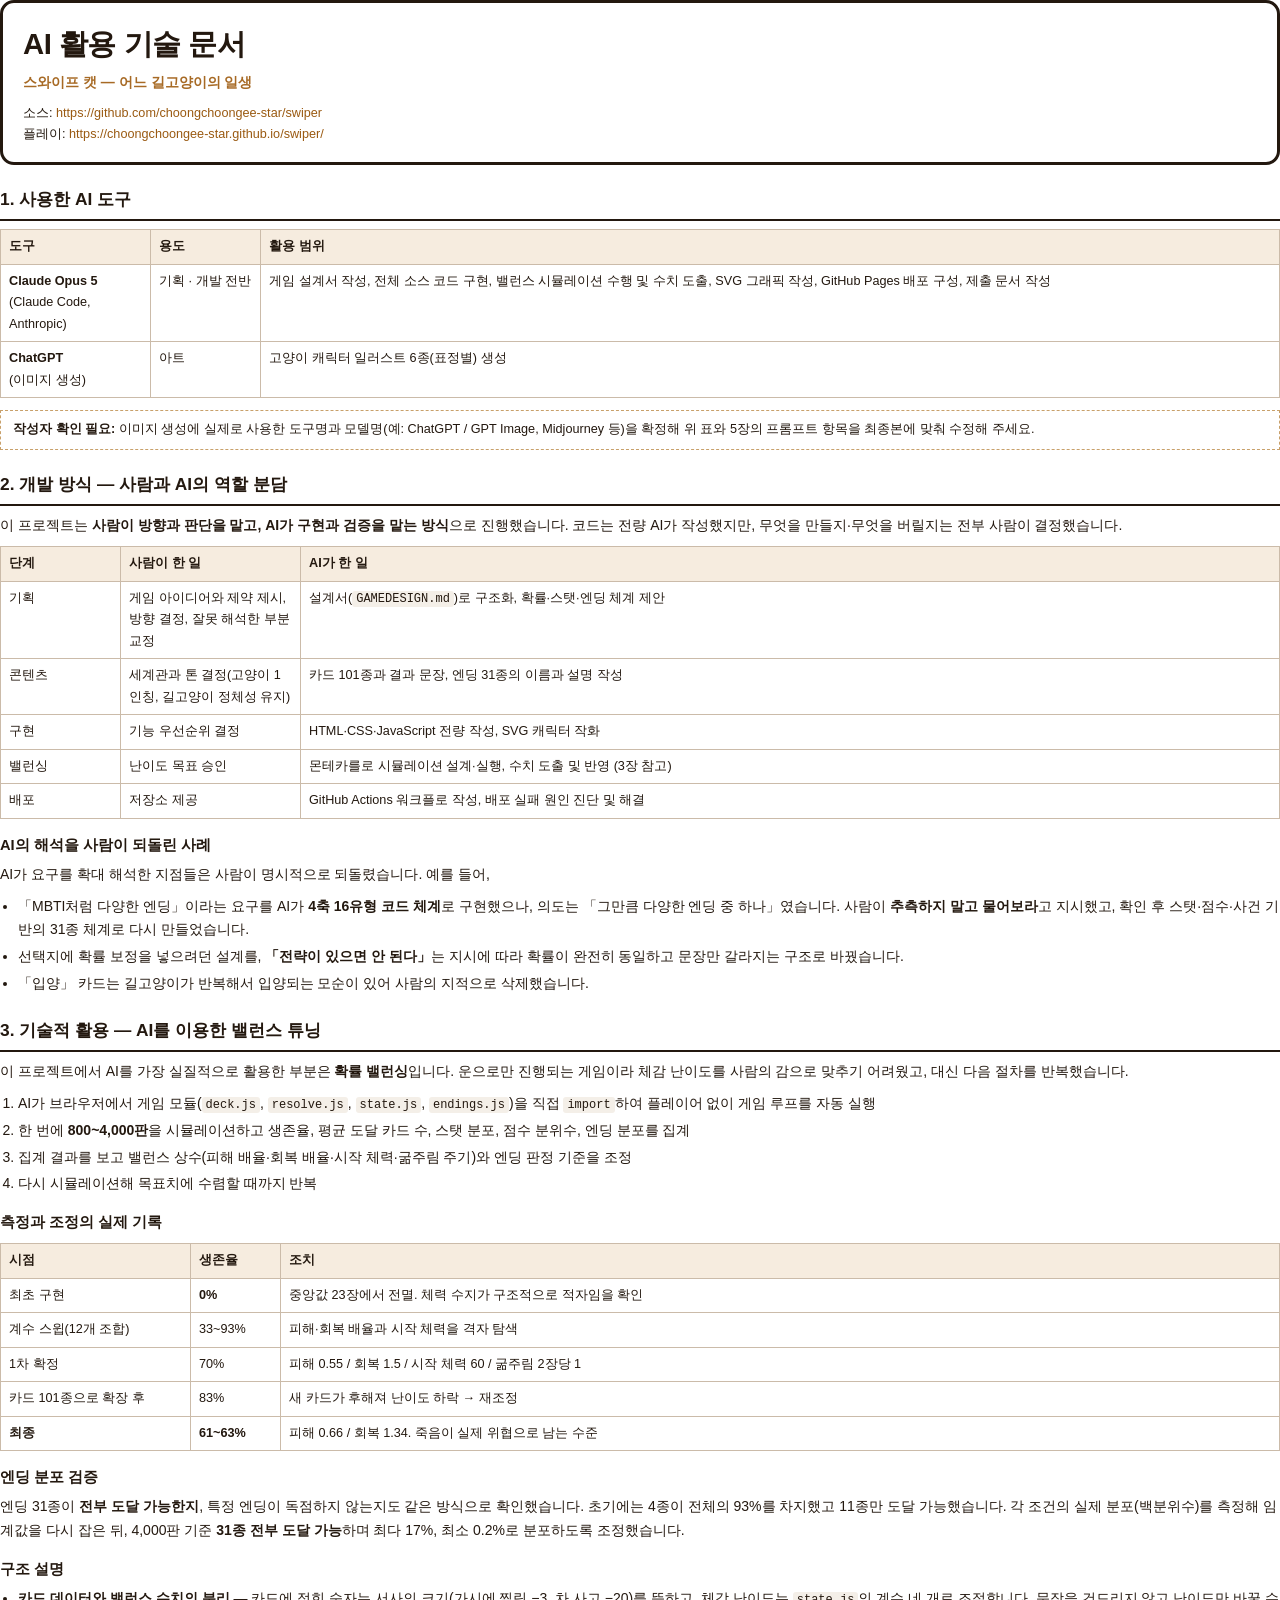
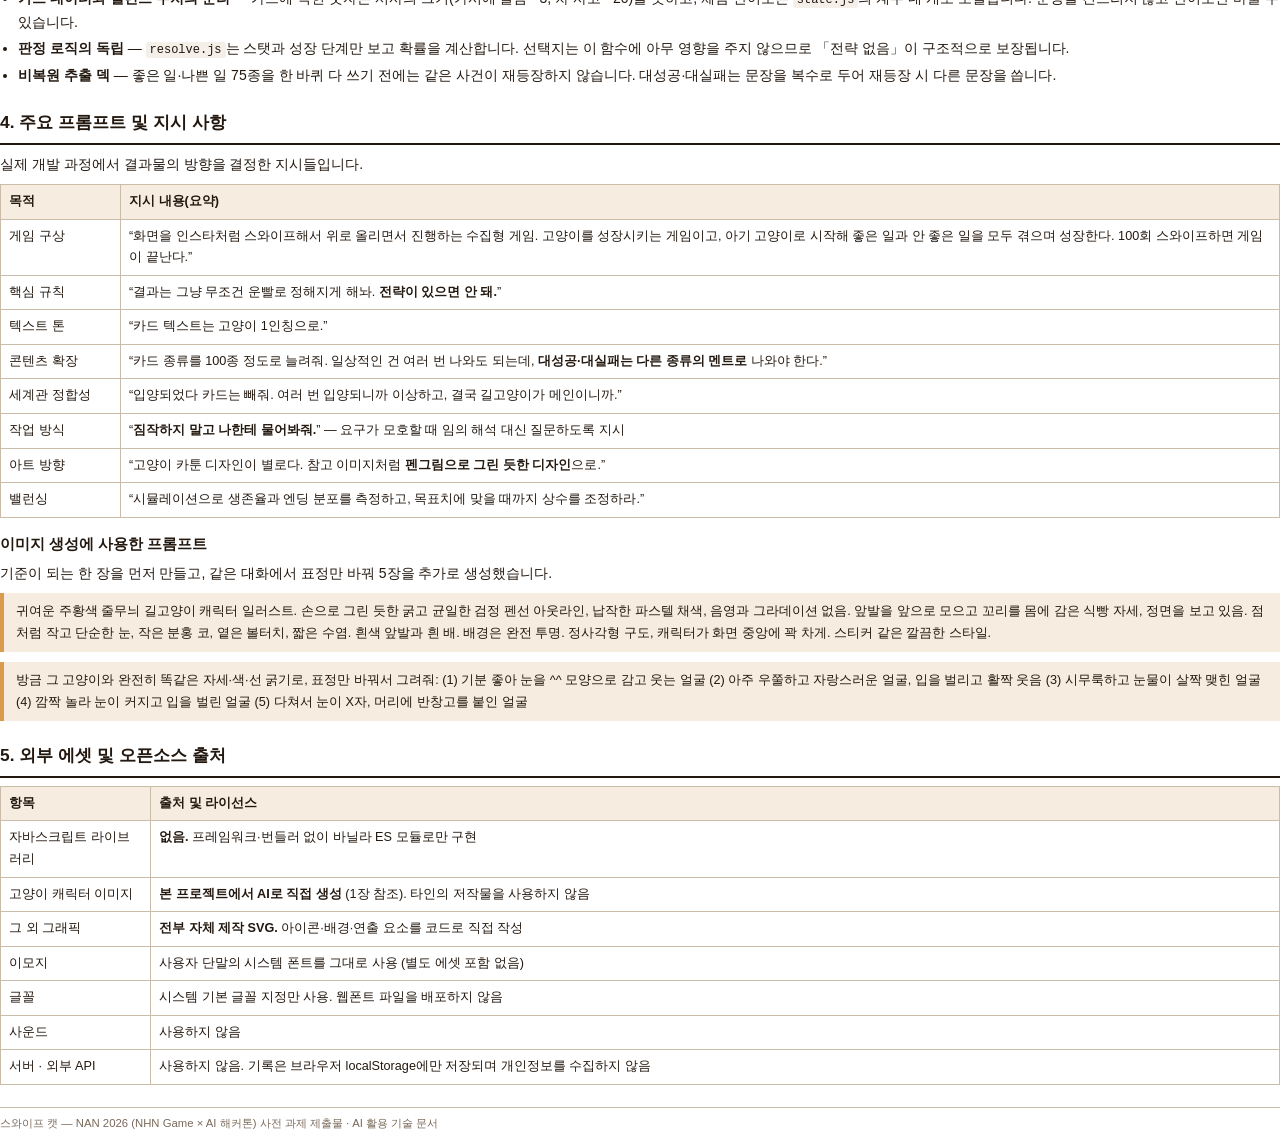
==== docs/ai-usage.html @ 06f75360 "Add the two submission PDFs and their HTML sources Co-Authored-By: Claude Opus 5 <noreply@anthropic." ====
<!doctype html>
<html lang="ko">
<head>
<meta charset="utf-8">
<title>스와이프 캣 — AI 활용 기술 문서</title>
<style>
  @page { size: A4; margin: 18mm 16mm; }
  * { box-sizing: border-box; }
  body {
    font-family: "Malgun Gothic", "맑은 고딕", "Apple SD Gothic Neo", sans-serif;
    color: #23180f; line-height: 1.7; font-size: 10.5pt; margin: 0;
  }
  h1 { font-size: 22pt; margin: 0 0 2px; letter-spacing: -0.5px; }
  h2 {
    font-size: 13pt; margin: 20px 0 8px; padding-bottom: 5px;
    border-bottom: 2.5px solid #23180f;
  }
  h3 { font-size: 11pt; margin: 14px 0 5px; }
  p { margin: 0 0 8px; }
  ul, ol { margin: 0 0 8px; padding-left: 18px; }
  li { margin-bottom: 3px; }
  table { width: 100%; border-collapse: collapse; margin: 8px 0 12px; font-size: 9.5pt; }
  th, td { border: 1px solid #cbbba9; padding: 6px 8px; text-align: left; vertical-align: top; }
  th { background: #f6ecdf; font-weight: 700; }
  code { font-family: Consolas, monospace; font-size: 9pt; background: #f4efe8; padding: 1px 4px; border-radius: 3px; }
  .head { border: 3px solid #23180f; border-radius: 14px; padding: 16px 20px; margin-bottom: 6px; }
  .sub { font-size: 10.5pt; color: #a76a25; font-weight: 700; margin: 2px 0 0; }
  .quote {
    background: #f6ecdf; border-left: 4px solid #d99b4e;
    padding: 8px 12px; margin: 6px 0 10px; font-size: 9.5pt;
  }
  .note { border: 1.5px dashed #c8a06a; padding: 8px 12px; margin: 10px 0; font-size: 9.5pt; }
  footer { margin-top: 22px; font-size: 8.5pt; color: #7a6a5a; border-top: 1px solid #cbbba9; padding-top: 6px; }
  .pagebreak { page-break-before: always; }
  .link { color: #9a5a12; word-break: break-all; }
</style>
</head>
<body>

<div class="head">
  <h1>AI 활용 기술 문서</h1>
  <p class="sub">스와이프 캣 — 어느 길고양이의 일생</p>
  <p style="margin:8px 0 0;font-size:9.5pt">
    소스: <span class="link">https://github.com/choongchoongee-star/swiper</span><br>
    플레이: <span class="link">https://choongchoongee-star.github.io/swiper/</span>
  </p>
</div>

<h2>1. 사용한 AI 도구</h2>
<table>
  <tr><th style="width:150px">도구</th><th style="width:110px">용도</th><th>활용 범위</th></tr>
  <tr>
    <td><b>Claude Opus 5</b><br>(Claude Code, Anthropic)</td>
    <td>기획 · 개발 전반</td>
    <td>게임 설계서 작성, 전체 소스 코드 구현, 밸런스 시뮬레이션 수행 및 수치 도출,
        SVG 그래픽 작성, GitHub Pages 배포 구성, 제출 문서 작성</td>
  </tr>
  <tr>
    <td><b>ChatGPT</b><br>(이미지 생성)</td>
    <td>아트</td>
    <td>고양이 캐릭터 일러스트 6종(표정별) 생성</td>
  </tr>
</table>
<div class="note">
  <b>작성자 확인 필요:</b> 이미지 생성에 실제로 사용한 도구명과 모델명(예: ChatGPT / GPT Image, Midjourney 등)을
  확정해 위 표와 5장의 프롬프트 항목을 최종본에 맞춰 수정해 주세요.
</div>

<h2>2. 개발 방식 — 사람과 AI의 역할 분담</h2>
<p>
  이 프로젝트는 <b>사람이 방향과 판단을 맡고, AI가 구현과 검증을 맡는 방식</b>으로 진행했습니다.
  코드는 전량 AI가 작성했지만, 무엇을 만들지·무엇을 버릴지는 전부 사람이 결정했습니다.
</p>
<table>
  <tr><th style="width:120px">단계</th><th style="width:180px">사람이 한 일</th><th>AI가 한 일</th></tr>
  <tr>
    <td>기획</td>
    <td>게임 아이디어와 제약 제시, 방향 결정, 잘못 해석한 부분 교정</td>
    <td>설계서(<code>GAMEDESIGN.md</code>)로 구조화, 확률·스탯·엔딩 체계 제안</td>
  </tr>
  <tr>
    <td>콘텐츠</td>
    <td>세계관과 톤 결정(고양이 1인칭, 길고양이 정체성 유지)</td>
    <td>카드 101종과 결과 문장, 엔딩 31종의 이름과 설명 작성</td>
  </tr>
  <tr>
    <td>구현</td>
    <td>기능 우선순위 결정</td>
    <td>HTML·CSS·JavaScript 전량 작성, SVG 캐릭터 작화</td>
  </tr>
  <tr>
    <td>밸런싱</td>
    <td>난이도 목표 승인</td>
    <td>몬테카를로 시뮬레이션 설계·실행, 수치 도출 및 반영 (3장 참고)</td>
  </tr>
  <tr>
    <td>배포</td>
    <td>저장소 제공</td>
    <td>GitHub Actions 워크플로 작성, 배포 실패 원인 진단 및 해결</td>
  </tr>
</table>

<h3>AI의 해석을 사람이 되돌린 사례</h3>
<p>
  AI가 요구를 확대 해석한 지점들은 사람이 명시적으로 되돌렸습니다. 예를 들어,
</p>
<ul>
  <li>「MBTI처럼 다양한 엔딩」이라는 요구를 AI가 <b>4축 16유형 코드 체계</b>로 구현했으나,
      의도는 「그만큼 다양한 엔딩 중 하나」였습니다. 사람이 <b>추측하지 말고 물어보라</b>고 지시했고,
      확인 후 스탯·점수·사건 기반의 31종 체계로 다시 만들었습니다.</li>
  <li>선택지에 확률 보정을 넣으려던 설계를, <b>「전략이 있으면 안 된다」</b>는 지시에 따라
      확률이 완전히 동일하고 문장만 갈라지는 구조로 바꿨습니다.</li>
  <li>「입양」 카드는 길고양이가 반복해서 입양되는 모순이 있어 사람의 지적으로 삭제했습니다.</li>
</ul>

<div class="pagebreak"></div>

<h2>3. 기술적 활용 — AI를 이용한 밸런스 튜닝</h2>
<p>
  이 프로젝트에서 AI를 가장 실질적으로 활용한 부분은 <b>확률 밸런싱</b>입니다.
  운으로만 진행되는 게임이라 체감 난이도를 사람의 감으로 맞추기 어려웠고, 대신 다음 절차를 반복했습니다.
</p>
<ol>
  <li>AI가 브라우저에서 게임 모듈(<code>deck.js</code>, <code>resolve.js</code>, <code>state.js</code>, <code>endings.js</code>)을
      직접 <code>import</code>하여 플레이어 없이 게임 루프를 자동 실행</li>
  <li>한 번에 <b>800~4,000판</b>을 시뮬레이션하고 생존율, 평균 도달 카드 수, 스탯 분포, 점수 분위수, 엔딩 분포를 집계</li>
  <li>집계 결과를 보고 밸런스 상수(피해 배율·회복 배율·시작 체력·굶주림 주기)와 엔딩 판정 기준을 조정</li>
  <li>다시 시뮬레이션해 목표치에 수렴할 때까지 반복</li>
</ol>

<h3>측정과 조정의 실제 기록</h3>
<table>
  <tr><th style="width:190px">시점</th><th style="width:90px">생존율</th><th>조치</th></tr>
  <tr><td>최초 구현</td><td><b>0%</b></td><td>중앙값 23장에서 전멸. 체력 수지가 구조적으로 적자임을 확인</td></tr>
  <tr><td>계수 스윕(12개 조합)</td><td>33~93%</td><td>피해·회복 배율과 시작 체력을 격자 탐색</td></tr>
  <tr><td>1차 확정</td><td>70%</td><td>피해 0.55 / 회복 1.5 / 시작 체력 60 / 굶주림 2장당 1</td></tr>
  <tr><td>카드 101종으로 확장 후</td><td>83%</td><td>새 카드가 후해져 난이도 하락 → 재조정</td></tr>
  <tr><td><b>최종</b></td><td><b>61~63%</b></td><td>피해 0.66 / 회복 1.34. 죽음이 실제 위협으로 남는 수준</td></tr>
</table>

<h3>엔딩 분포 검증</h3>
<p>
  엔딩 31종이 <b>전부 도달 가능한지</b>, 특정 엔딩이 독점하지 않는지도 같은 방식으로 확인했습니다.
  초기에는 4종이 전체의 93%를 차지했고 11종만 도달 가능했습니다.
  각 조건의 실제 분포(백분위수)를 측정해 임계값을 다시 잡은 뒤, 4,000판 기준
  <b>31종 전부 도달 가능</b>하며 최다 17%, 최소 0.2%로 분포하도록 조정했습니다.
</p>

<h3>구조 설명</h3>
<ul>
  <li><b>카드 데이터와 밸런스 수치의 분리</b> — 카드에 적힌 숫자는 서사의 크기(가시에 찔림 −3, 차 사고 −20)를 뜻하고,
      체감 난이도는 <code>state.js</code>의 계수 네 개로 조절합니다. 문장을 건드리지 않고 난이도만 바꿀 수 있습니다.</li>
  <li><b>판정 로직의 독립</b> — <code>resolve.js</code>는 스탯과 성장 단계만 보고 확률을 계산합니다.
      선택지는 이 함수에 아무 영향을 주지 않으므로 「전략 없음」이 구조적으로 보장됩니다.</li>
  <li><b>비복원 추출 덱</b> — 좋은 일·나쁜 일 75종을 한 바퀴 다 쓰기 전에는 같은 사건이 재등장하지 않습니다.
      대성공·대실패는 문장을 복수로 두어 재등장 시 다른 문장을 씁니다.</li>
</ul>

<h2>4. 주요 프롬프트 및 지시 사항</h2>
<p>실제 개발 과정에서 결과물의 방향을 결정한 지시들입니다.</p>
<table>
  <tr><th style="width:120px">목적</th><th>지시 내용(요약)</th></tr>
  <tr><td>게임 구상</td><td>“화면을 인스타처럼 스와이프해서 위로 올리면서 진행하는 수집형 게임. 고양이를 성장시키는 게임이고,
    아기 고양이로 시작해 좋은 일과 안 좋은 일을 모두 겪으며 성장한다. 100회 스와이프하면 게임이 끝난다.”</td></tr>
  <tr><td>핵심 규칙</td><td>“결과는 그냥 무조건 운빨로 정해지게 해놔. <b>전략이 있으면 안 돼.</b>”</td></tr>
  <tr><td>텍스트 톤</td><td>“카드 텍스트는 고양이 1인칭으로.”</td></tr>
  <tr><td>콘텐츠 확장</td><td>“카드 종류를 100종 정도로 늘려줘. 일상적인 건 여러 번 나와도 되는데,
    <b>대성공·대실패는 다른 종류의 멘트로</b> 나와야 한다.”</td></tr>
  <tr><td>세계관 정합성</td><td>“입양되었다 카드는 빼줘. 여러 번 입양되니까 이상하고, 결국 길고양이가 메인이니까.”</td></tr>
  <tr><td>작업 방식</td><td>“<b>짐작하지 말고 나한테 물어봐줘.</b>” — 요구가 모호할 때 임의 해석 대신 질문하도록 지시</td></tr>
  <tr><td>아트 방향</td><td>“고양이 카툰 디자인이 별로다. 참고 이미지처럼 <b>펜그림으로 그린 듯한 디자인</b>으로.”</td></tr>
  <tr><td>밸런싱</td><td>“시뮬레이션으로 생존율과 엔딩 분포를 측정하고, 목표치에 맞을 때까지 상수를 조정하라.”</td></tr>
</table>

<h3>이미지 생성에 사용한 프롬프트</h3>
<p>기준이 되는 한 장을 먼저 만들고, 같은 대화에서 표정만 바꿔 5장을 추가로 생성했습니다.</p>
<div class="quote">
  귀여운 주황색 줄무늬 길고양이 캐릭터 일러스트. 손으로 그린 듯한 굵고 균일한 검정 펜선 아웃라인,
  납작한 파스텔 채색, 음영과 그라데이션 없음. 앞발을 앞으로 모으고 꼬리를 몸에 감은 식빵 자세, 정면을 보고 있음.
  점처럼 작고 단순한 눈, 작은 분홍 코, 옅은 볼터치, 짧은 수염. 흰색 앞발과 흰 배.
  배경은 완전 투명. 정사각형 구도, 캐릭터가 화면 중앙에 꽉 차게. 스티커 같은 깔끔한 스타일.
</div>
<div class="quote">
  방금 그 고양이와 완전히 똑같은 자세·색·선 굵기로, 표정만 바꿔서 그려줘:
  (1) 기분 좋아 눈을 ^^ 모양으로 감고 웃는 얼굴 (2) 아주 우쭐하고 자랑스러운 얼굴, 입을 벌리고 활짝 웃음
  (3) 시무룩하고 눈물이 살짝 맺힌 얼굴 (4) 깜짝 놀라 눈이 커지고 입을 벌린 얼굴
  (5) 다쳐서 눈이 X자, 머리에 반창고를 붙인 얼굴
</div>

<h2>5. 외부 에셋 및 오픈소스 출처</h2>
<table>
  <tr><th style="width:150px">항목</th><th>출처 및 라이선스</th></tr>
  <tr><td>자바스크립트 라이브러리</td><td><b>없음.</b> 프레임워크·번들러 없이 바닐라 ES 모듈로만 구현</td></tr>
  <tr><td>고양이 캐릭터 이미지</td><td><b>본 프로젝트에서 AI로 직접 생성</b> (1장 참조). 타인의 저작물을 사용하지 않음</td></tr>
  <tr><td>그 외 그래픽</td><td><b>전부 자체 제작 SVG.</b> 아이콘·배경·연출 요소를 코드로 직접 작성</td></tr>
  <tr><td>이모지</td><td>사용자 단말의 시스템 폰트를 그대로 사용 (별도 에셋 포함 없음)</td></tr>
  <tr><td>글꼴</td><td>시스템 기본 글꼴 지정만 사용. 웹폰트 파일을 배포하지 않음</td></tr>
  <tr><td>사운드</td><td>사용하지 않음</td></tr>
  <tr><td>서버 · 외부 API</td><td>사용하지 않음. 기록은 브라우저 localStorage에만 저장되며 개인정보를 수집하지 않음</td></tr>
</table>

<footer>
  스와이프 캣 — NAN 2026 (NHN Game × AI 해커톤) 사전 과제 제출물 · AI 활용 기술 문서
</footer>

</body>
</html>
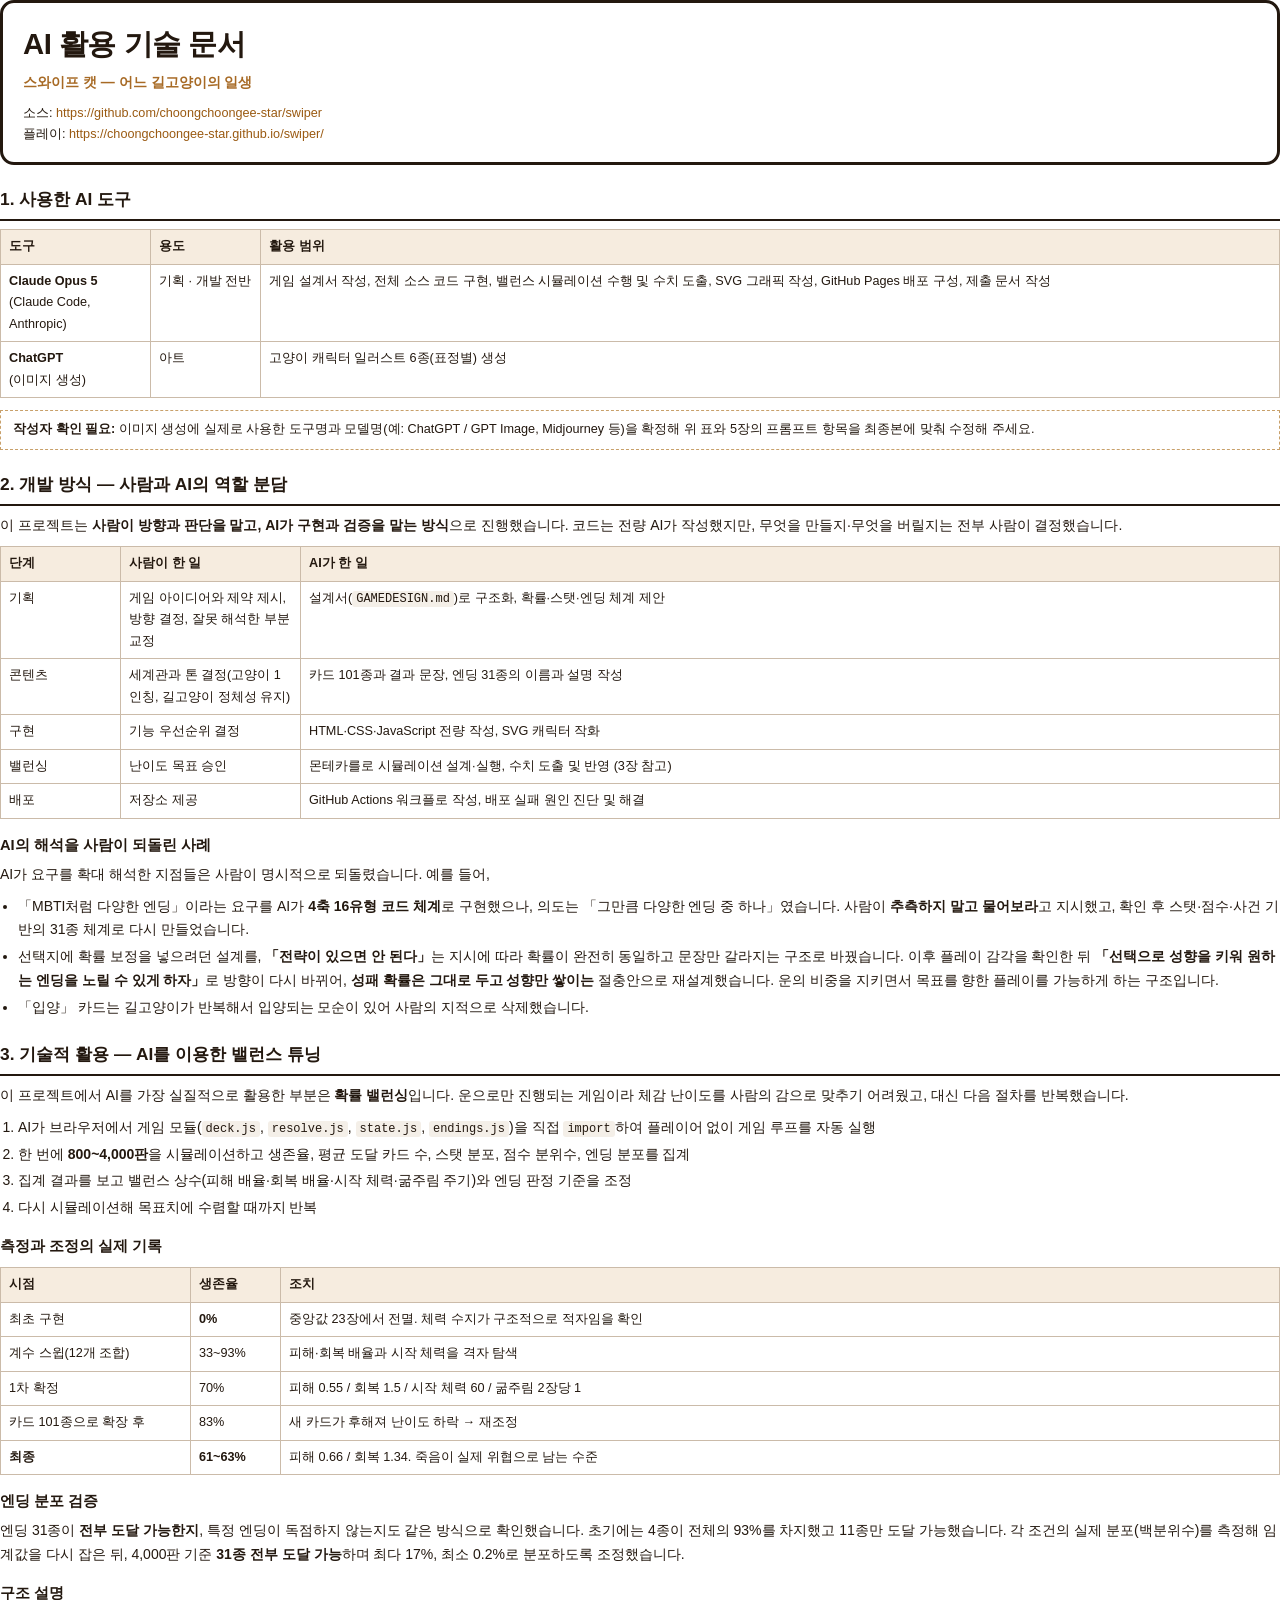
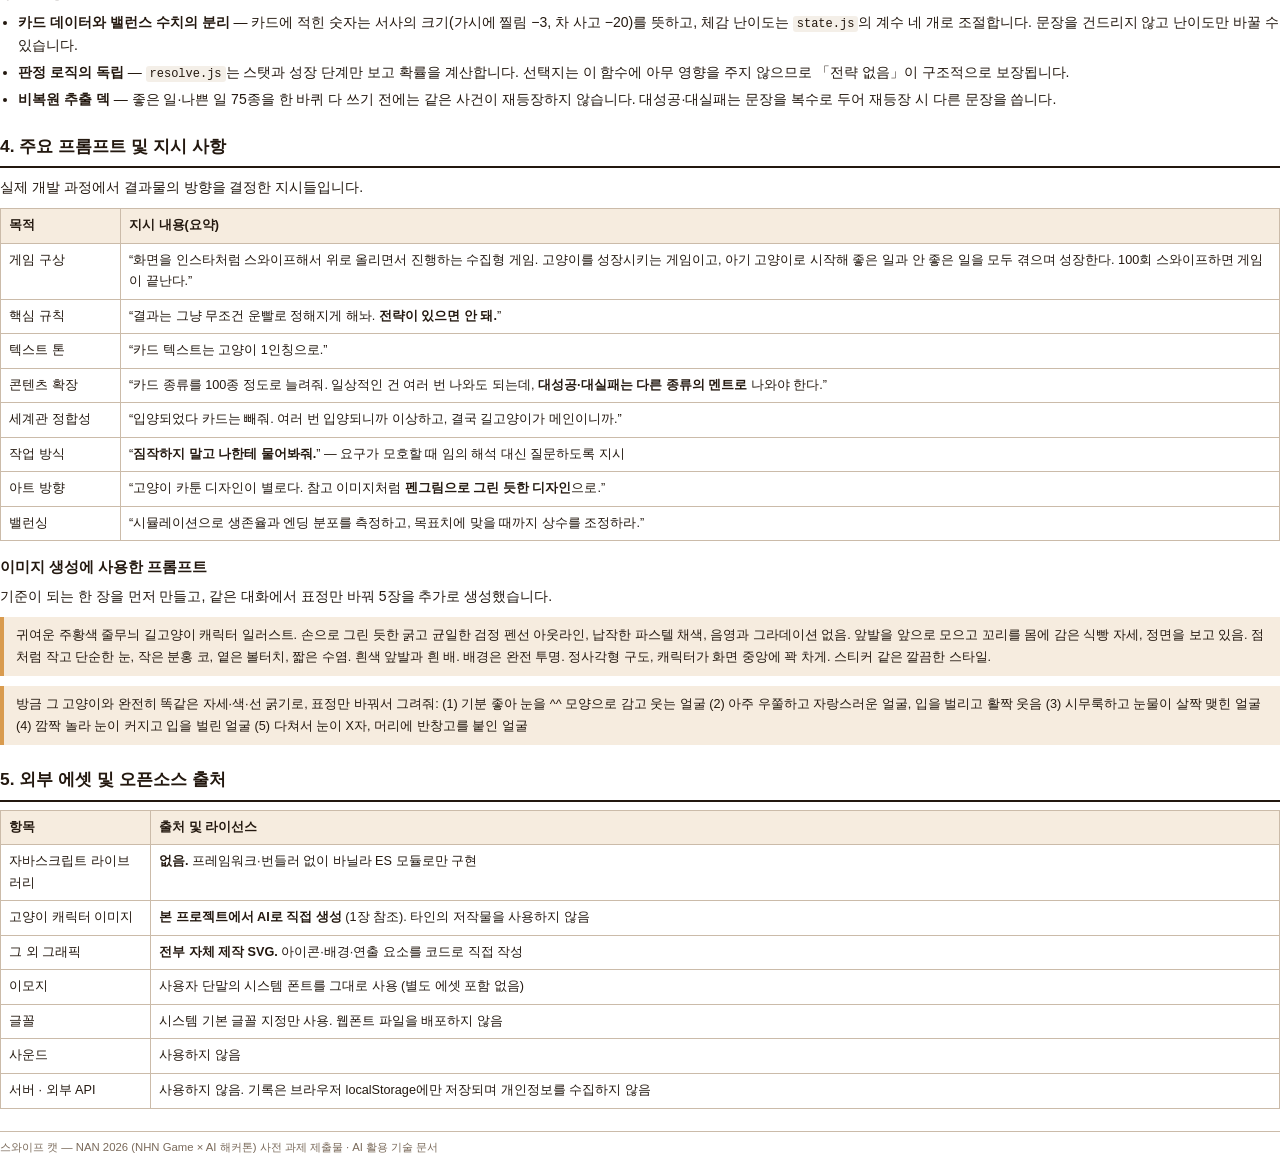
==== commit 27b26a83: "Let players steer their cat, and show what each ending needs - Choice options now carry a leaning: p" ====
--- a/docs/ai-usage.html
+++ b/docs/ai-usage.html
@@ -109,7 +109,10 @@
       의도는 「그만큼 다양한 엔딩 중 하나」였습니다. 사람이 <b>추측하지 말고 물어보라</b>고 지시했고,
       확인 후 스탯·점수·사건 기반의 31종 체계로 다시 만들었습니다.</li>
   <li>선택지에 확률 보정을 넣으려던 설계를, <b>「전략이 있으면 안 된다」</b>는 지시에 따라
-      확률이 완전히 동일하고 문장만 갈라지는 구조로 바꿨습니다.</li>
+      확률이 완전히 동일하고 문장만 갈라지는 구조로 바꿨습니다.
+      이후 플레이 감각을 확인한 뒤 <b>「선택으로 성향을 키워 원하는 엔딩을 노릴 수 있게 하자」</b>로 방향이 다시 바뀌어,
+      <b>성패 확률은 그대로 두고 성향만 쌓이는</b> 절충안으로 재설계했습니다.
+      운의 비중을 지키면서 목표를 향한 플레이를 가능하게 하는 구조입니다.</li>
   <li>「입양」 카드는 길고양이가 반복해서 입양되는 모순이 있어 사람의 지적으로 삭제했습니다.</li>
 </ul>
 
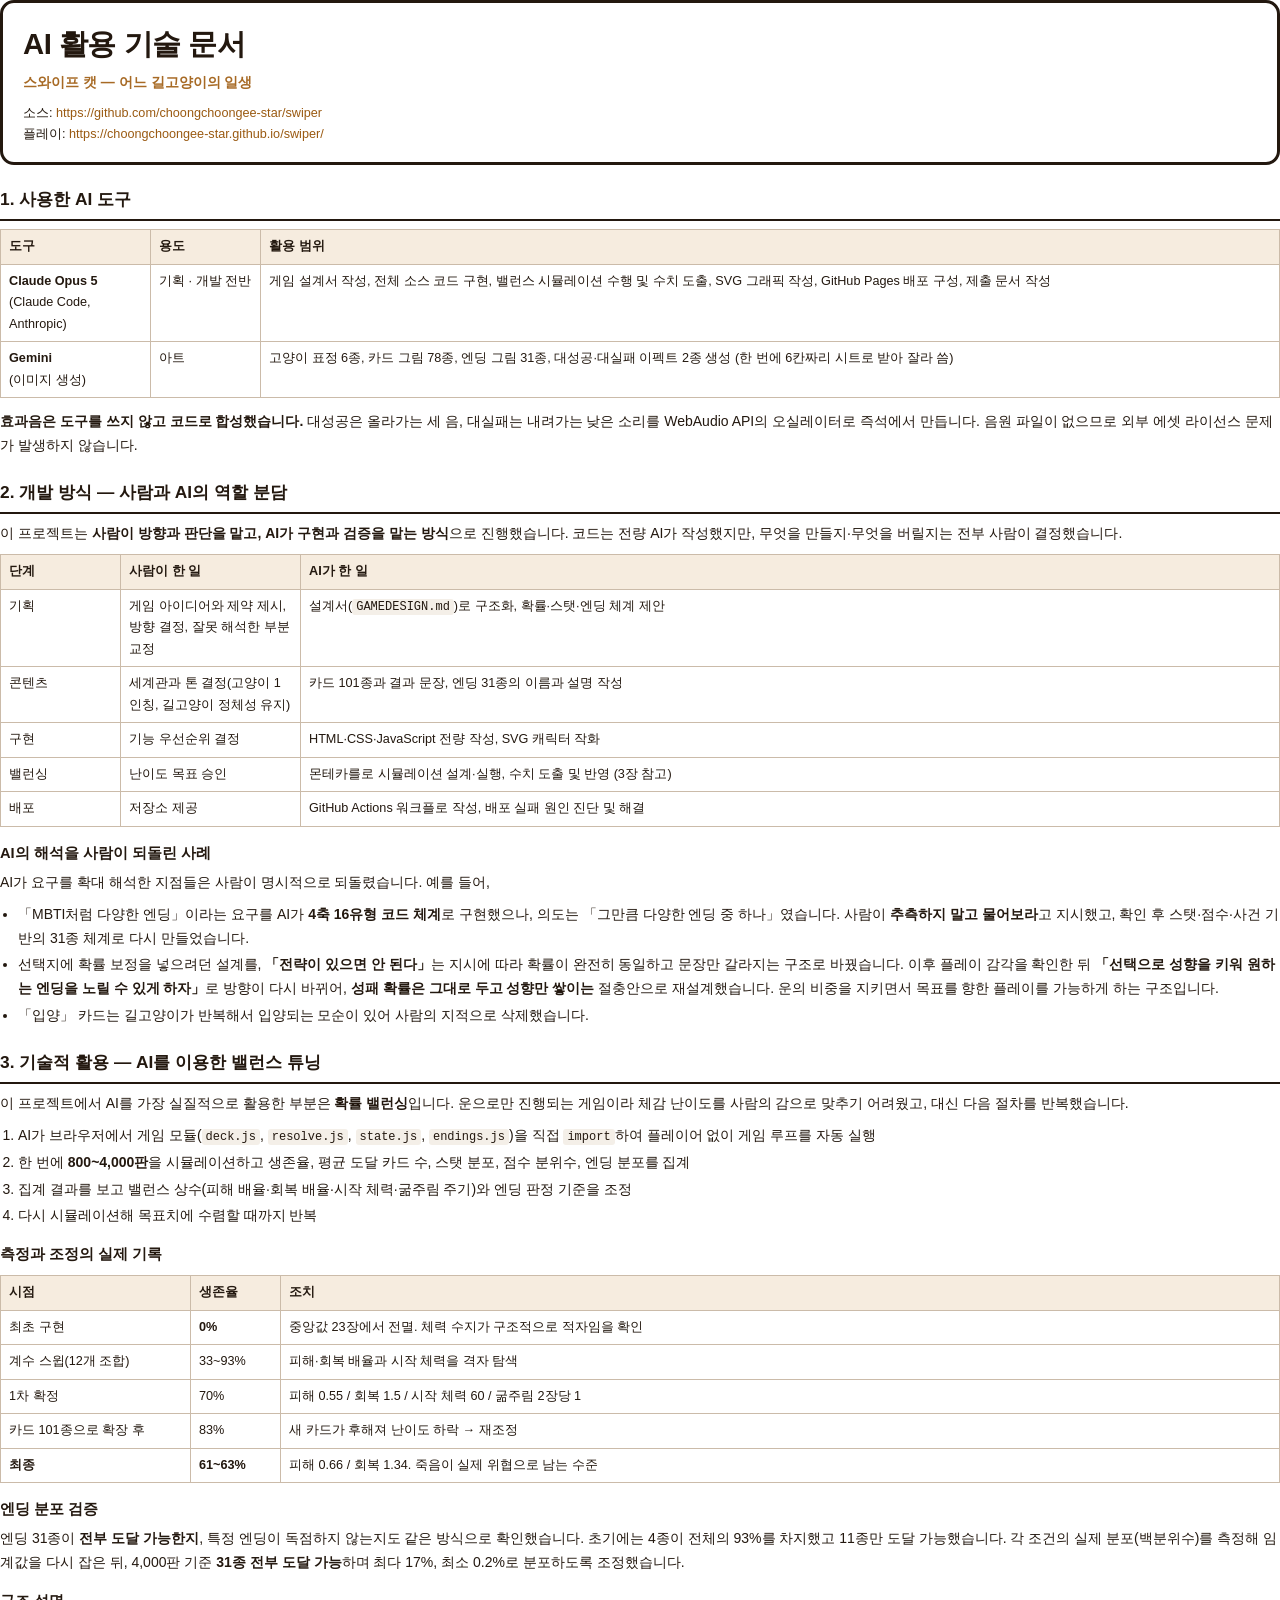
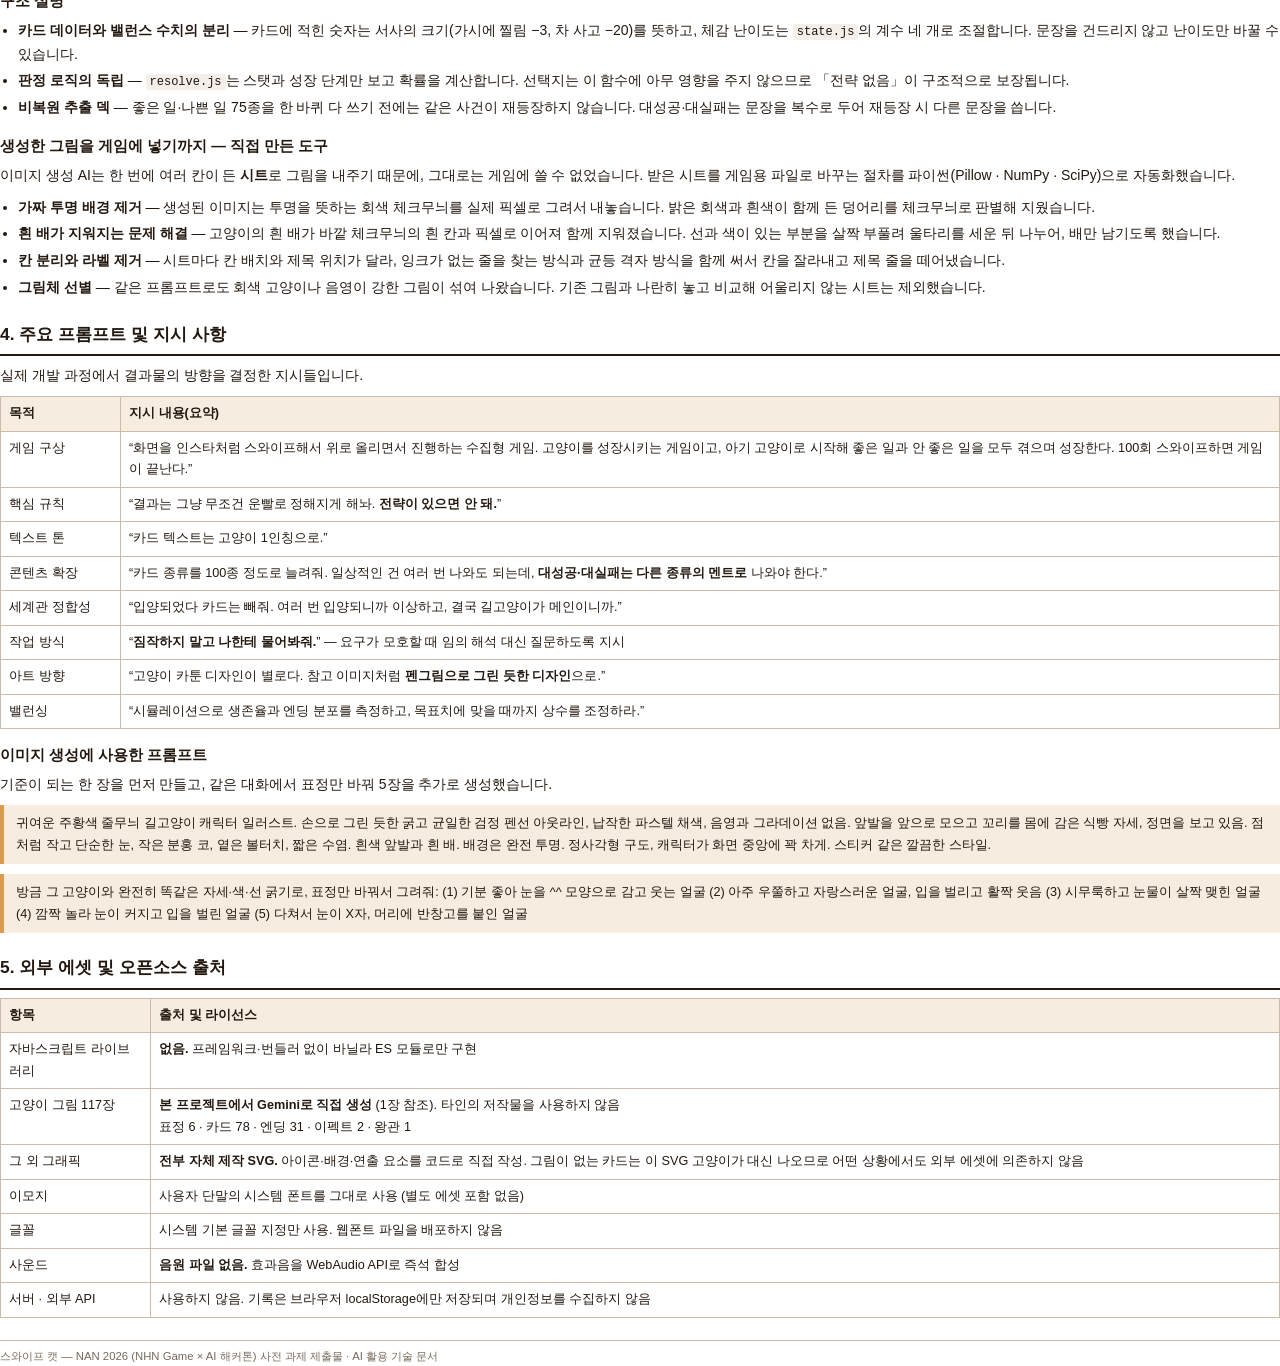
==== commit d730087a: "Refresh both submission PDFs to match the game as it stands The guide PDF predated the stage rename," ====
--- a/docs/ai-usage.html
+++ b/docs/ai-usage.html
@@ -56,15 +56,16 @@
         SVG 그래픽 작성, GitHub Pages 배포 구성, 제출 문서 작성</td>
   </tr>
   <tr>
-    <td><b>ChatGPT</b><br>(이미지 생성)</td>
+    <td><b>Gemini</b><br>(이미지 생성)</td>
     <td>아트</td>
-    <td>고양이 캐릭터 일러스트 6종(표정별) 생성</td>
-  </tr>
-</table>
-<div class="note">
-  <b>작성자 확인 필요:</b> 이미지 생성에 실제로 사용한 도구명과 모델명(예: ChatGPT / GPT Image, Midjourney 등)을
-  확정해 위 표와 5장의 프롬프트 항목을 최종본에 맞춰 수정해 주세요.
-</div>
+    <td>고양이 표정 6종, 카드 그림 78종, 엔딩 그림 31종, 대성공·대실패 이펙트 2종 생성
+        (한 번에 6칸짜리 시트로 받아 잘라 씀)</td>
+  </tr>
+</table>
+<p>
+  <b>효과음은 도구를 쓰지 않고 코드로 합성했습니다.</b> 대성공은 올라가는 세 음, 대실패는 내려가는 낮은 소리를
+  WebAudio API의 오실레이터로 즉석에서 만듭니다. 음원 파일이 없으므로 외부 에셋 라이선스 문제가 발생하지 않습니다.
+</p>
 
 <h2>2. 개발 방식 — 사람과 AI의 역할 분담</h2>
 <p>
@@ -157,6 +158,22 @@
       선택지는 이 함수에 아무 영향을 주지 않으므로 「전략 없음」이 구조적으로 보장됩니다.</li>
   <li><b>비복원 추출 덱</b> — 좋은 일·나쁜 일 75종을 한 바퀴 다 쓰기 전에는 같은 사건이 재등장하지 않습니다.
       대성공·대실패는 문장을 복수로 두어 재등장 시 다른 문장을 씁니다.</li>
+</ul>
+
+<h3>생성한 그림을 게임에 넣기까지 — 직접 만든 도구</h3>
+<p>
+  이미지 생성 AI는 한 번에 여러 칸이 든 <b>시트</b>로 그림을 내주기 때문에, 그대로는 게임에 쓸 수 없었습니다.
+  받은 시트를 게임용 파일로 바꾸는 절차를 파이썬(Pillow · NumPy · SciPy)으로 자동화했습니다.
+</p>
+<ul>
+  <li><b>가짜 투명 배경 제거</b> — 생성된 이미지는 투명을 뜻하는 회색 체크무늬를 실제 픽셀로 그려서 내놓습니다.
+      밝은 회색과 흰색이 함께 든 덩어리를 체크무늬로 판별해 지웠습니다.</li>
+  <li><b>흰 배가 지워지는 문제 해결</b> — 고양이의 흰 배가 바깥 체크무늬의 흰 칸과 픽셀로 이어져 함께 지워졌습니다.
+      선과 색이 있는 부분을 살짝 부풀려 울타리를 세운 뒤 나누어, 배만 남기도록 했습니다.</li>
+  <li><b>칸 분리와 라벨 제거</b> — 시트마다 칸 배치와 제목 위치가 달라, 잉크가 없는 줄을 찾는 방식과
+      균등 격자 방식을 함께 써서 칸을 잘라내고 제목 줄을 떼어냈습니다.</li>
+  <li><b>그림체 선별</b> — 같은 프롬프트로도 회색 고양이나 음영이 강한 그림이 섞여 나왔습니다.
+      기존 그림과 나란히 놓고 비교해 어울리지 않는 시트는 제외했습니다.</li>
 </ul>
 
 <h2>4. 주요 프롬프트 및 지시 사항</h2>
@@ -194,11 +211,13 @@
 <table>
   <tr><th style="width:150px">항목</th><th>출처 및 라이선스</th></tr>
   <tr><td>자바스크립트 라이브러리</td><td><b>없음.</b> 프레임워크·번들러 없이 바닐라 ES 모듈로만 구현</td></tr>
-  <tr><td>고양이 캐릭터 이미지</td><td><b>본 프로젝트에서 AI로 직접 생성</b> (1장 참조). 타인의 저작물을 사용하지 않음</td></tr>
-  <tr><td>그 외 그래픽</td><td><b>전부 자체 제작 SVG.</b> 아이콘·배경·연출 요소를 코드로 직접 작성</td></tr>
+  <tr><td>고양이 그림 117장</td><td><b>본 프로젝트에서 Gemini로 직접 생성</b> (1장 참조). 타인의 저작물을 사용하지 않음<br>
+    표정 6 · 카드 78 · 엔딩 31 · 이펙트 2 · 왕관 1</td></tr>
+  <tr><td>그 외 그래픽</td><td><b>전부 자체 제작 SVG.</b> 아이콘·배경·연출 요소를 코드로 직접 작성.
+    그림이 없는 카드는 이 SVG 고양이가 대신 나오므로 어떤 상황에서도 외부 에셋에 의존하지 않음</td></tr>
   <tr><td>이모지</td><td>사용자 단말의 시스템 폰트를 그대로 사용 (별도 에셋 포함 없음)</td></tr>
   <tr><td>글꼴</td><td>시스템 기본 글꼴 지정만 사용. 웹폰트 파일을 배포하지 않음</td></tr>
-  <tr><td>사운드</td><td>사용하지 않음</td></tr>
+  <tr><td>사운드</td><td><b>음원 파일 없음.</b> 효과음을 WebAudio API로 즉석 합성</td></tr>
   <tr><td>서버 · 외부 API</td><td>사용하지 않음. 기록은 브라우저 localStorage에만 저장되며 개인정보를 수집하지 않음</td></tr>
 </table>
 
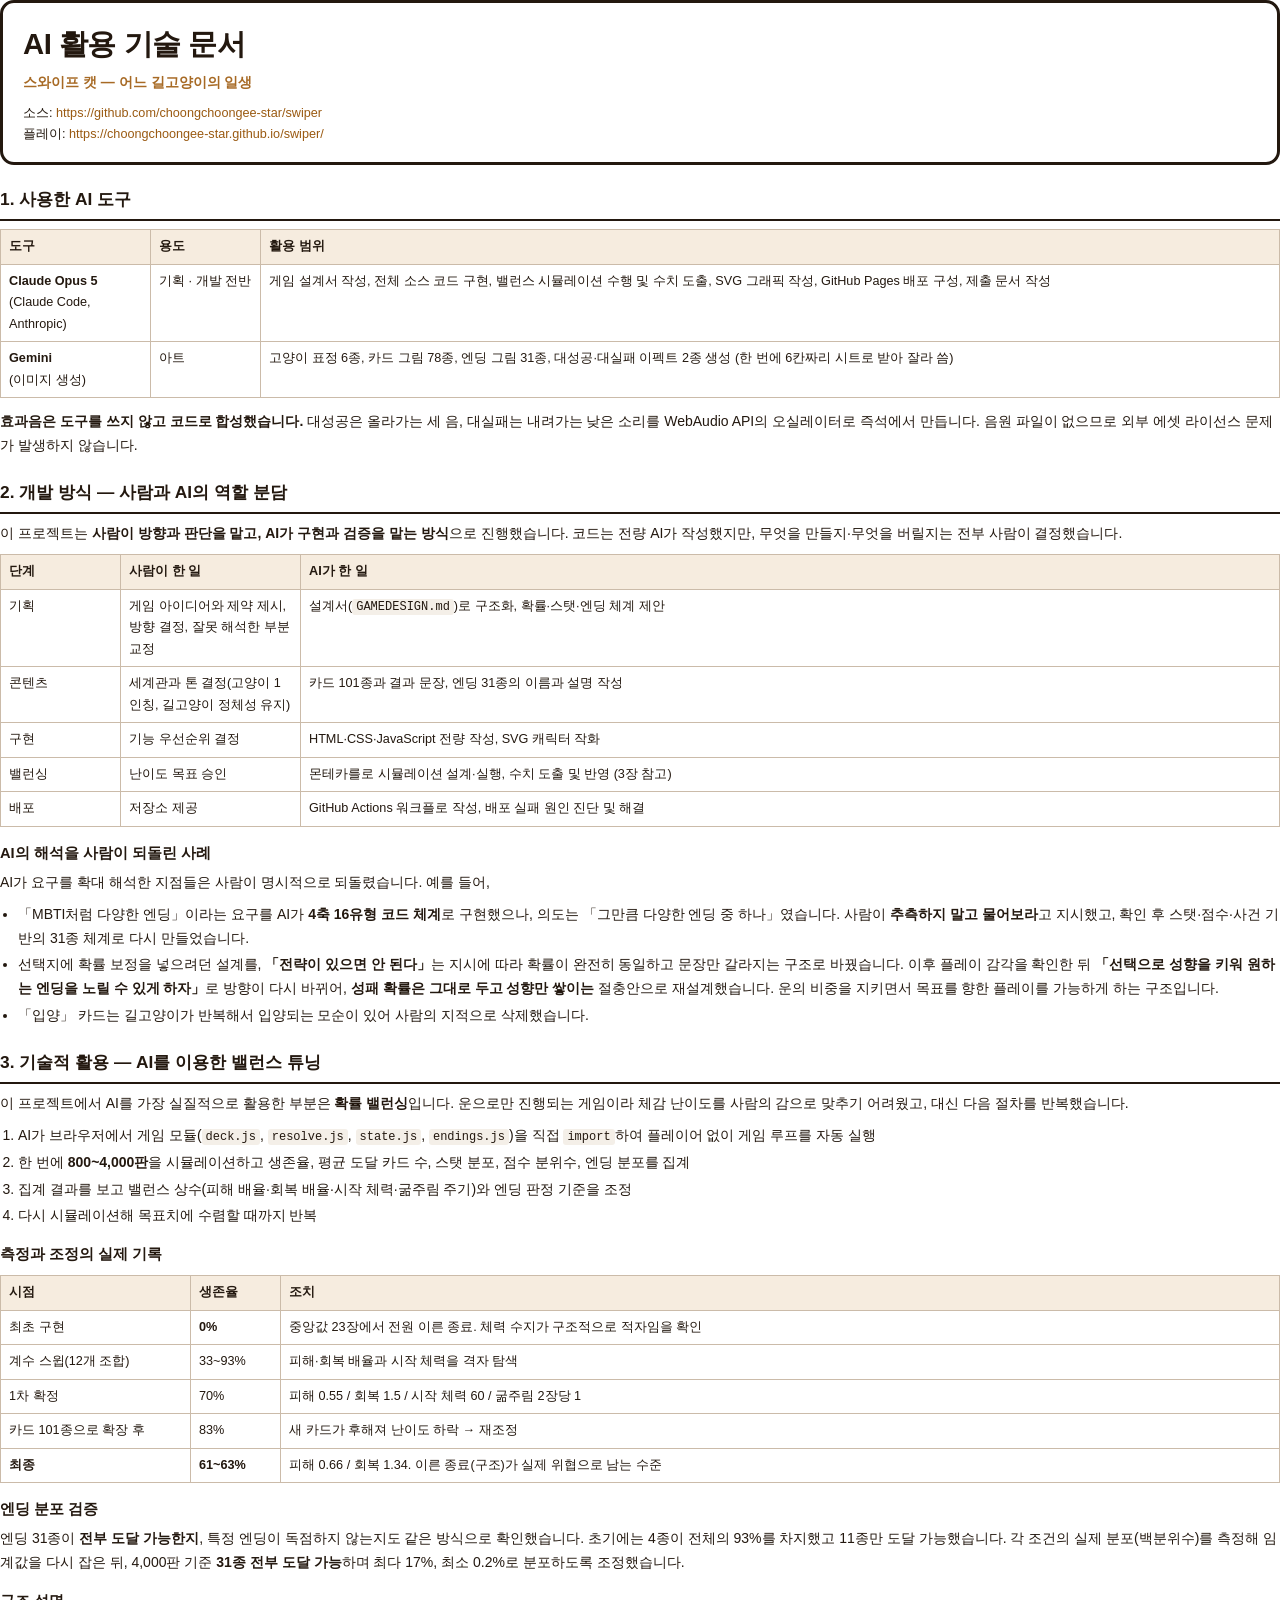
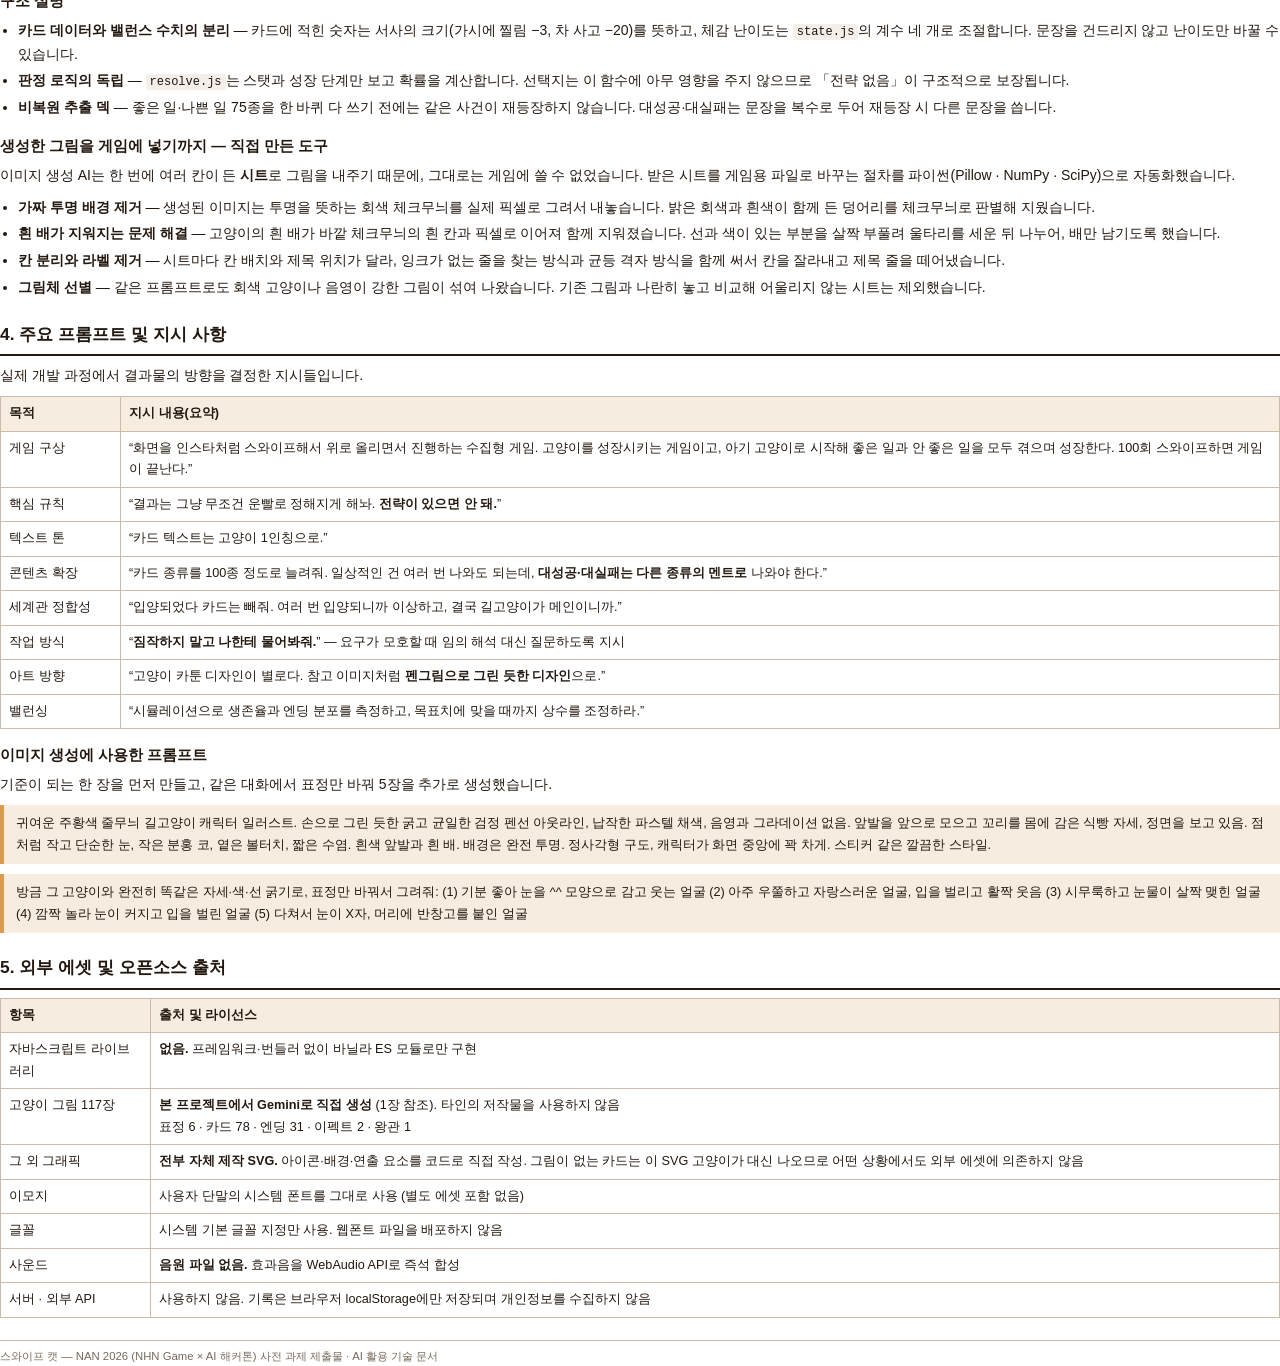
==== commit 21adc068: "Let the cat be rescued instead of dying when HP runs out 체력이 0이 되는 결말이 너무 잔인해서, 죽음 대신 사람에게 구조되는 엔딩 4" ====
--- a/docs/ai-usage.html
+++ b/docs/ai-usage.html
@@ -135,11 +135,11 @@
 <h3>측정과 조정의 실제 기록</h3>
 <table>
   <tr><th style="width:190px">시점</th><th style="width:90px">생존율</th><th>조치</th></tr>
-  <tr><td>최초 구현</td><td><b>0%</b></td><td>중앙값 23장에서 전멸. 체력 수지가 구조적으로 적자임을 확인</td></tr>
+  <tr><td>최초 구현</td><td><b>0%</b></td><td>중앙값 23장에서 전원 이른 종료. 체력 수지가 구조적으로 적자임을 확인</td></tr>
   <tr><td>계수 스윕(12개 조합)</td><td>33~93%</td><td>피해·회복 배율과 시작 체력을 격자 탐색</td></tr>
   <tr><td>1차 확정</td><td>70%</td><td>피해 0.55 / 회복 1.5 / 시작 체력 60 / 굶주림 2장당 1</td></tr>
   <tr><td>카드 101종으로 확장 후</td><td>83%</td><td>새 카드가 후해져 난이도 하락 → 재조정</td></tr>
-  <tr><td><b>최종</b></td><td><b>61~63%</b></td><td>피해 0.66 / 회복 1.34. 죽음이 실제 위협으로 남는 수준</td></tr>
+  <tr><td><b>최종</b></td><td><b>61~63%</b></td><td>피해 0.66 / 회복 1.34. 이른 종료(구조)가 실제 위협으로 남는 수준</td></tr>
 </table>
 
 <h3>엔딩 분포 검증</h3>
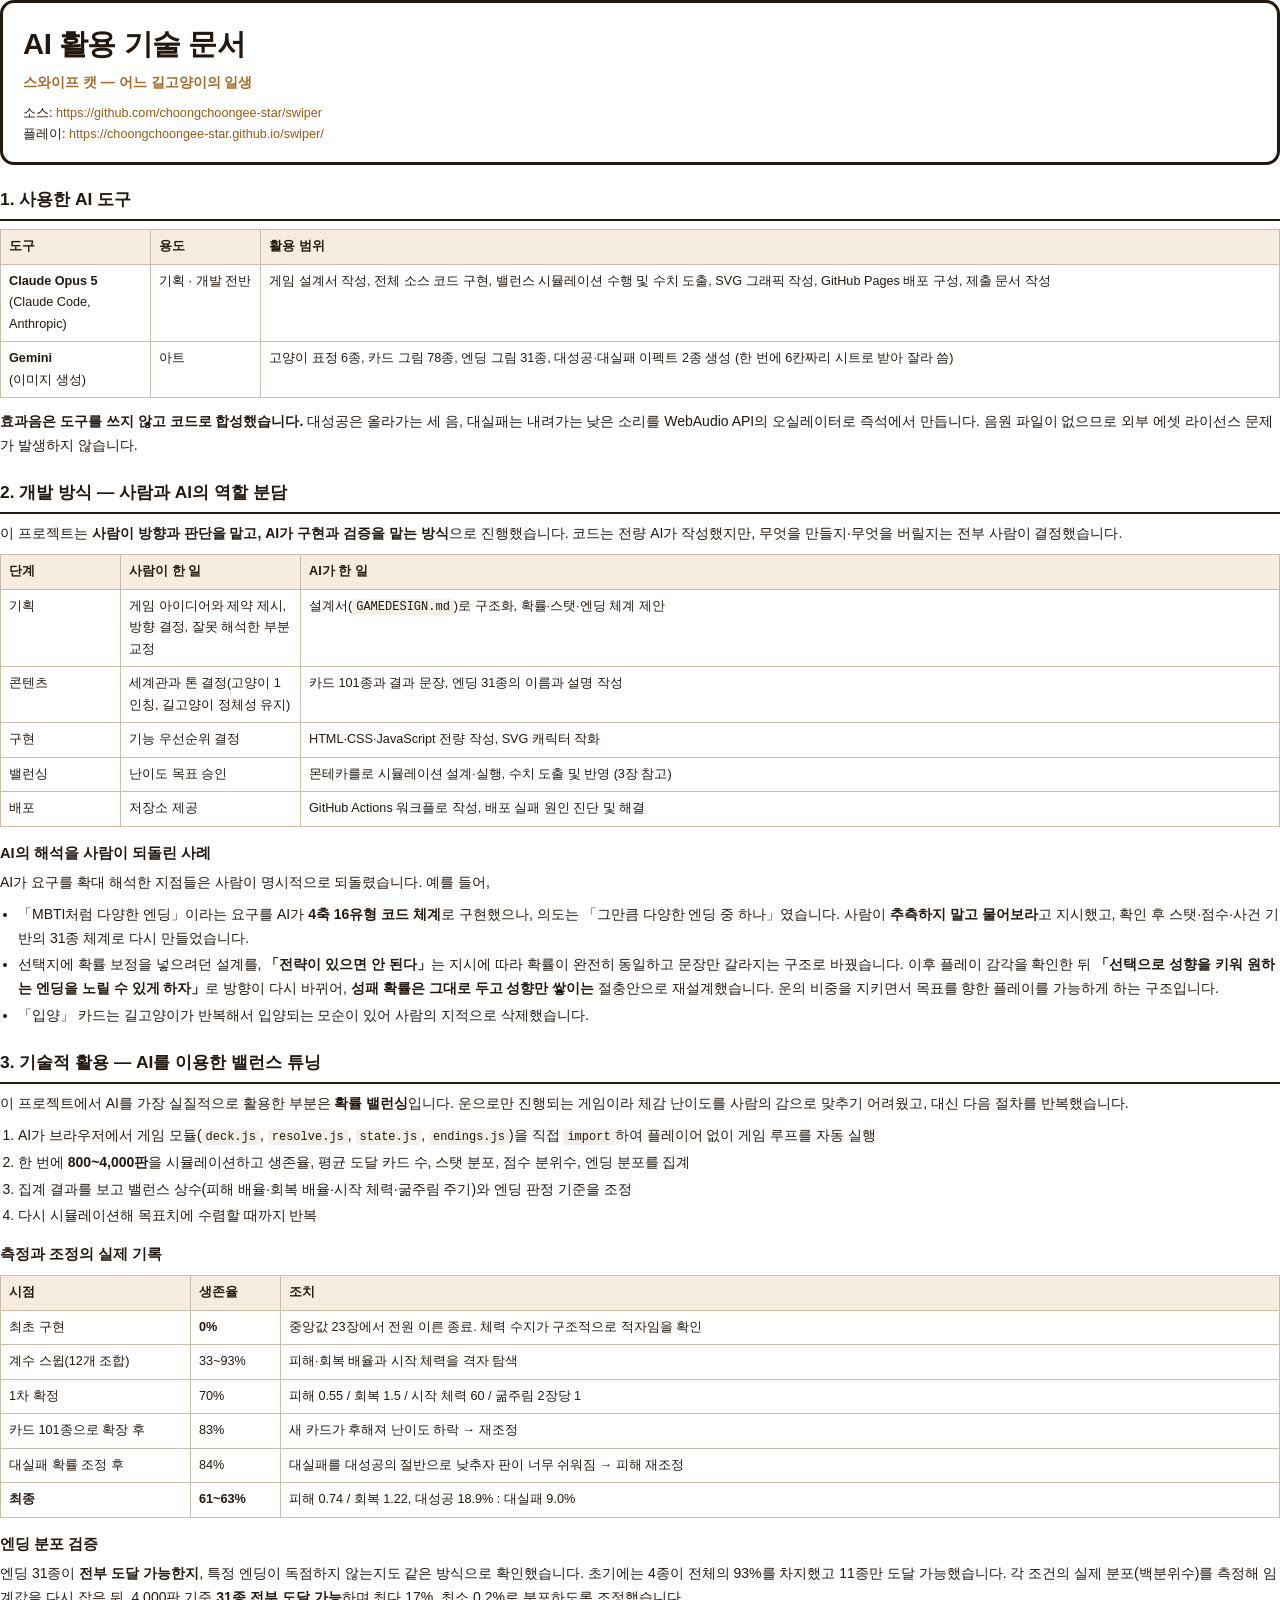
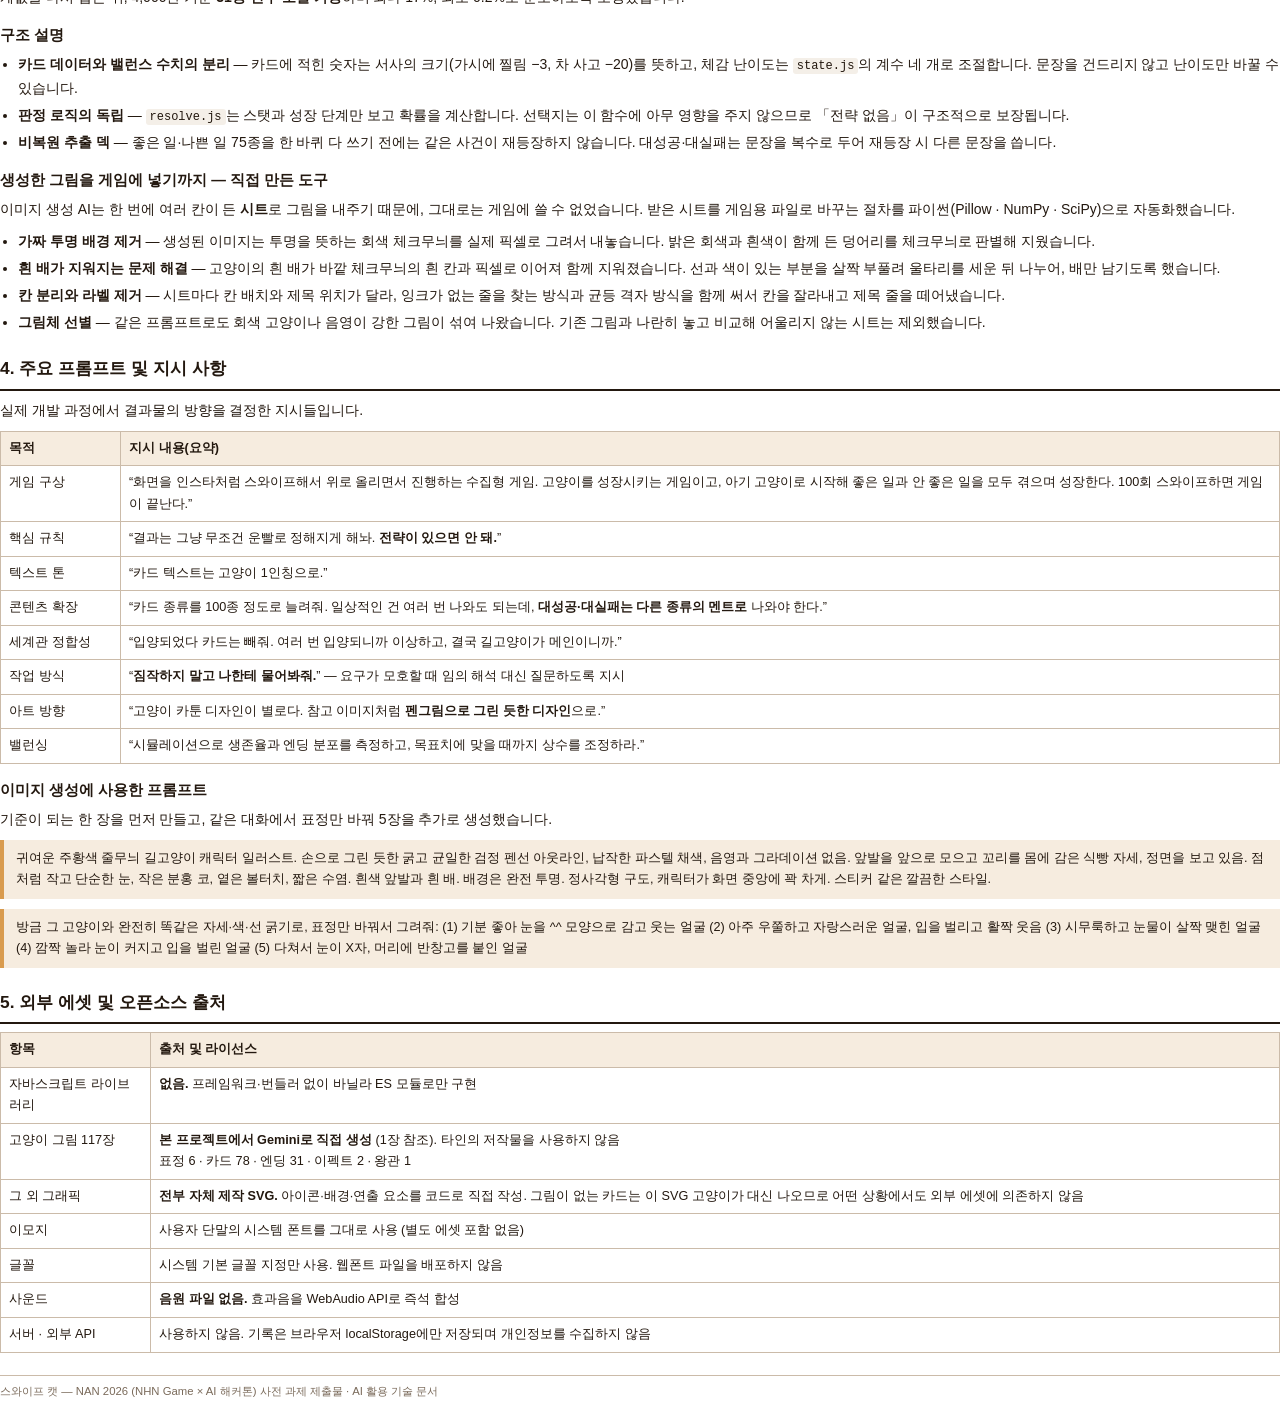
==== commit 7dea4942: "Act on the final QA findings - 행운의 클로버가 약속대로 세 장을 지켜준다 (넘기는 그 장에서 깎이던 문제) - 완주 보너스 500을 진행 중 점수에서 빼," ====
--- a/docs/ai-usage.html
+++ b/docs/ai-usage.html
@@ -139,7 +139,8 @@
   <tr><td>계수 스윕(12개 조합)</td><td>33~93%</td><td>피해·회복 배율과 시작 체력을 격자 탐색</td></tr>
   <tr><td>1차 확정</td><td>70%</td><td>피해 0.55 / 회복 1.5 / 시작 체력 60 / 굶주림 2장당 1</td></tr>
   <tr><td>카드 101종으로 확장 후</td><td>83%</td><td>새 카드가 후해져 난이도 하락 → 재조정</td></tr>
-  <tr><td><b>최종</b></td><td><b>61~63%</b></td><td>피해 0.66 / 회복 1.34. 이른 종료(구조)가 실제 위협으로 남는 수준</td></tr>
+  <tr><td>대실패 확률 조정 후</td><td>84%</td><td>대실패를 대성공의 절반으로 낮추자 판이 너무 쉬워짐 → 피해 재조정</td></tr>
+  <tr><td><b>최종</b></td><td><b>61~63%</b></td><td>피해 0.74 / 회복 1.22, 대성공 18.9% : 대실패 9.0%</td></tr>
 </table>
 
 <h3>엔딩 분포 검증</h3>
